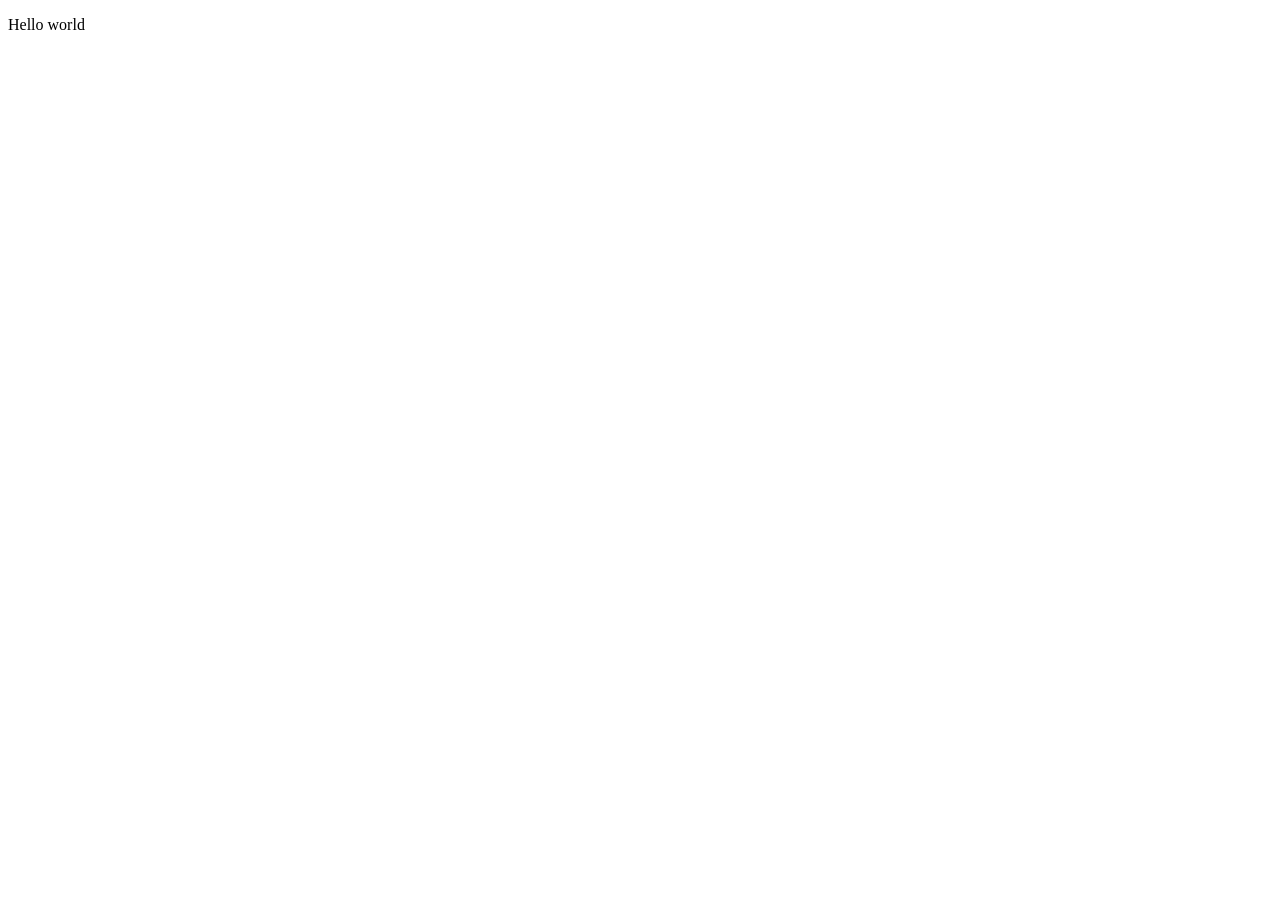
==== index.html @ ffcc8527 "Repo Initialize" ====
<!DOCTYPE html>
<html lang="en">
<head>
    <meta charset="UTF-8">
    <meta name="viewport" content="width=device-width, initial-scale=1.0">
    <title>Basic html and css</title>
</head>
<body>
    <p>Hello world</p>
</body>
</html>
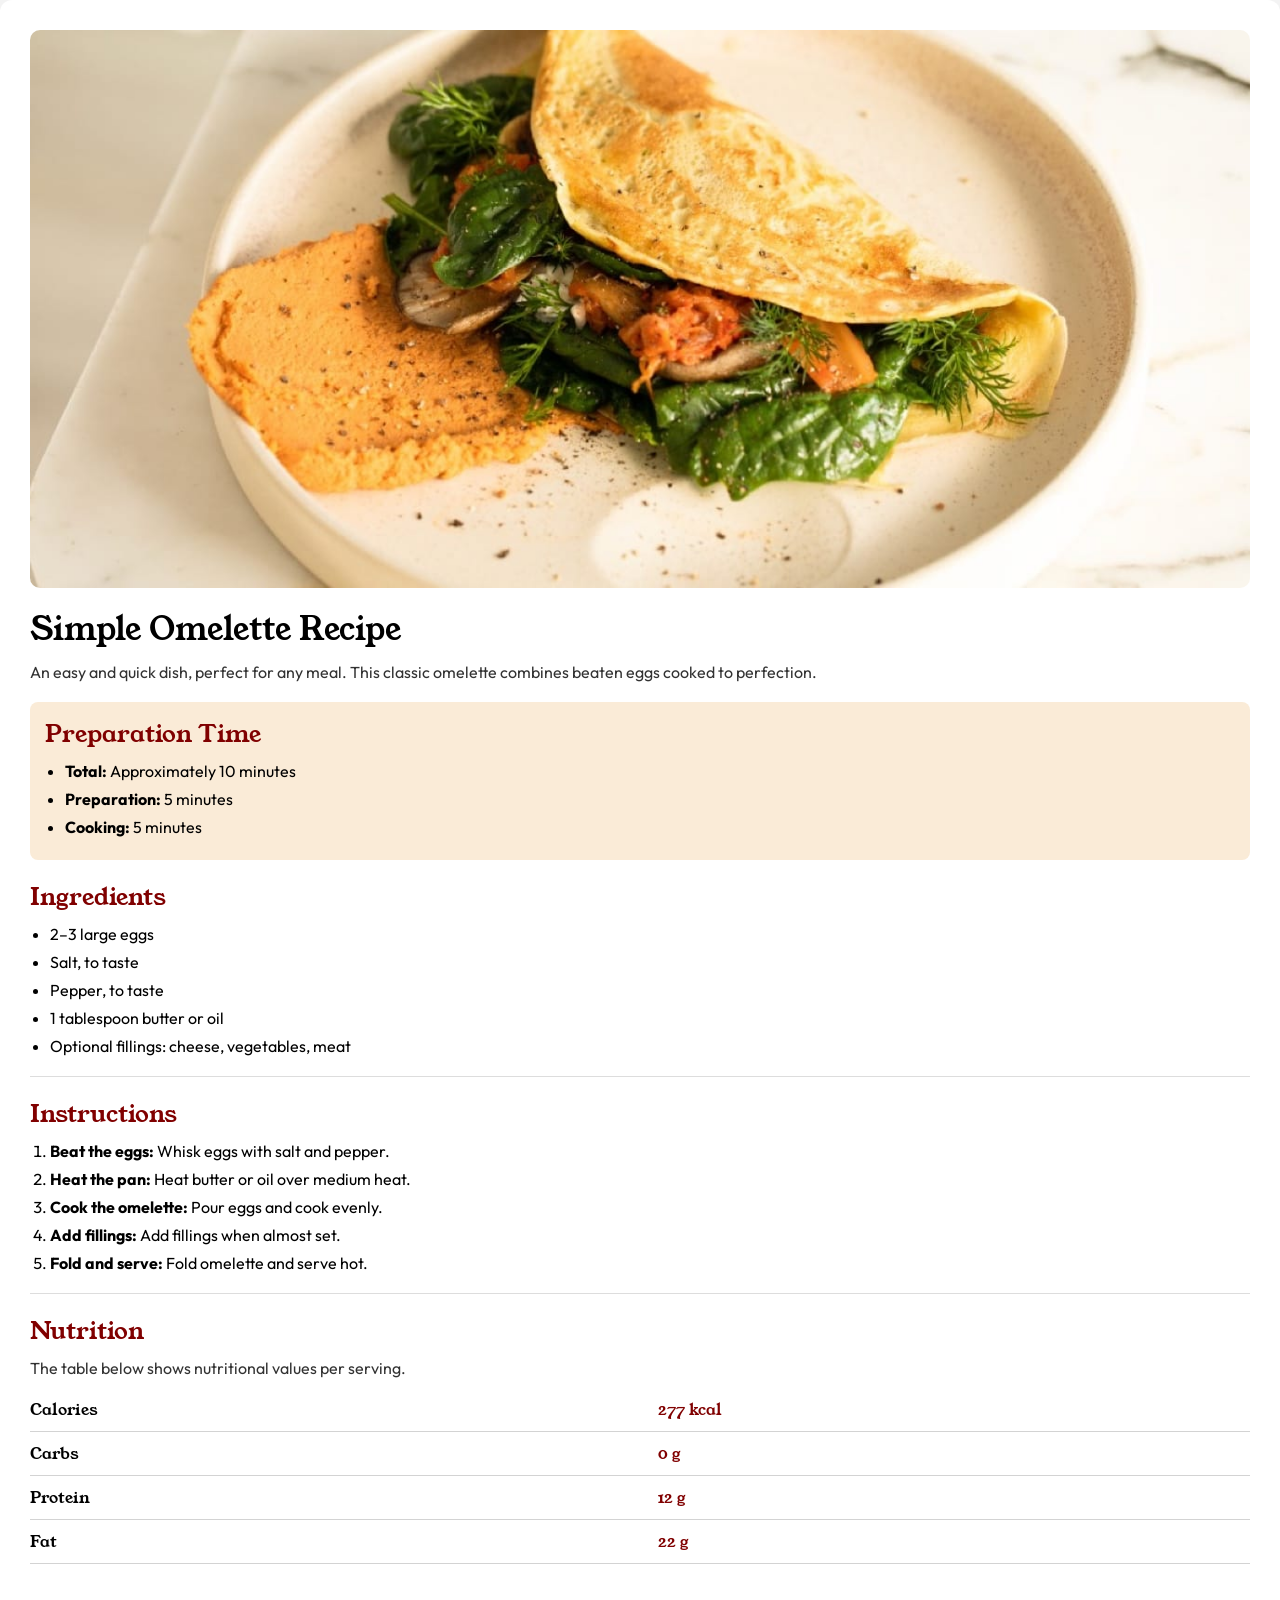
==== commit b26b7ac7: "task completed" ====
--- a/index.html
+++ b/index.html
@@ -1,11 +1,93 @@
 <!DOCTYPE html>
 <html lang="en">
+
 <head>
     <meta charset="UTF-8">
     <meta name="viewport" content="width=device-width, initial-scale=1.0">
-    <title>Basic html and css</title>
+    <title>Simple Omelette Recipe</title>
+    <link rel="stylesheet" href="index.css">
+    <link rel="preconnect" href="https://fonts.googleapis.com">
+    <link rel="preconnect" href="https://fonts.gstatic.com" crossorigin>
+    <link href="https://fonts.googleapis.com/css2?family=Young+Serif&display=swap" rel="stylesheet">
+    <link rel="preconnect" href="https://fonts.googleapis.com">
+    <link rel="preconnect" href="https://fonts.gstatic.com" crossorigin>
+    <link href="https://fonts.googleapis.com/css2?family=Outfit:wght@100..900&display=swap" rel="stylesheet">
 </head>
+
 <body>
-    <p>Hello world</p>
+
+    <div class="container">
+
+        <div class="sectionImg">
+            <img src="images/image-omelette.jpeg" alt="Omelette">
+            <h1>Simple Omelette Recipe</h1>
+            <p>
+                An easy and quick dish, perfect for any meal. This classic omelette combines
+                beaten eggs cooked to perfection.
+            </p>
+        </div>
+
+        <div class="section-two">
+            <h2>Preparation Time</h2>
+            <ul>
+                <li><span>Total:</span> Approximately 10 minutes</li>
+                <li><span>Preparation:</span> 5 minutes</li>
+                <li><span>Cooking:</span> 5 minutes</li>
+            </ul>
+        </div>
+
+        <div class="section-three">
+            <h2>Ingredients</h2>
+            <ul>
+                <li>2–3 large eggs</li>
+                <li>Salt, to taste</li>
+                <li>Pepper, to taste</li>
+                <li>1 tablespoon butter or oil</li>
+                <li>Optional fillings: cheese, vegetables, meat</li>
+            </ul>
+        </div>
+
+        <hr>
+
+        <div class="section-four">
+            <h2>Instructions</h2>
+            <ol>
+                <li><span>Beat the eggs:</span> Whisk eggs with salt and pepper.</li>
+                <li><span>Heat the pan:</span> Heat butter or oil over medium heat.</li>
+                <li><span>Cook the omelette:</span> Pour eggs and cook evenly.</li>
+                <li><span>Add fillings:</span> Add fillings when almost set.</li>
+                <li><span>Fold and serve:</span> Fold omelette and serve hot.</li>
+            </ol>
+        </div>
+
+        <hr>
+
+        <div class="section-five">
+            <h2>Nutrition</h2>
+            <p>The table below shows nutritional values per serving.</p>
+
+            <table>
+                <tr>
+                    <td>Calories</td>
+                    <th>277 kcal</th>
+                </tr>
+                <tr>
+                    <td>Carbs</td>
+                    <th>0 g</th>
+                </tr>
+                <tr>
+                    <td>Protein</td>
+                    <th>12 g</th>
+                </tr>
+                <tr>
+                    <td>Fat</td>
+                    <th>22 g</th>
+                </tr>
+            </table>
+        </div>
+
+    </div>
+
 </body>
+
 </html>
--- a/index.css
+++ b/index.css
@@ -0,0 +1,119 @@
+* {
+  margin: 0;
+  padding: 0;
+}
+
+h1,h2,h3,h4,h5,h6,td,th {
+  font-family: "Young Serif", serif;
+  font-weight: 400;
+  font-style: normal;
+}
+
+body {
+  background-color: #f3f3f3;
+  font-family: "Outfit", sans-serif;
+  font-weight: 400;
+  font-style: normal;
+}
+
+.container {
+  max-width: 100%;
+  background-color: white;
+  border-radius: 12px;
+  padding: 30px;
+}
+
+.sectionImg img {
+  width: 100%;
+  border-radius: 10px;
+}
+
+h1 {
+  margin-top: 15px;
+  font-weight: 25px;
+
+}
+
+p {
+  margin-top: 10px;
+  opacity: 0.8;
+}
+
+.section-two {
+  background-color: antiquewhite;
+  padding: 15px;
+  margin: 20px 0;
+  border-radius: 8px;
+}
+
+h2 {
+  color: maroon;
+  margin-bottom: 10px;
+}
+
+ul,ol {
+  padding-left: 20px;
+}
+
+li {
+  margin-bottom: 8px;
+}
+
+span {
+  font-weight: bold;
+}
+
+.section-three,
+.section-four,
+.section-five {
+  margin: 20px 0;
+}
+
+hr {
+  border: none;
+  border-bottom: 1px solid #ddd;
+  margin: 20px 0;
+}
+
+table {
+  width: 100%;
+  border-collapse: collapse;
+  margin-top: 10px;
+}
+
+tr {
+  border-bottom: 1px solid lightgrey;
+}
+
+td,th {
+  padding: 10px 0;
+  text-align: start;
+}
+
+th {
+  color: maroon;
+  text-align: start;
+}
+
+@media (max-width: 600px) {
+  .container {
+    margin: 0;
+    border-radius: 0;
+  }
+
+  h1 {
+    font-size: 22px;
+  }
+
+  h2 {
+    font-size: 18px;
+  }
+
+  p,li {
+    font-size: 14px;
+  }
+
+  th {
+    text-align: center;
+  }
+}
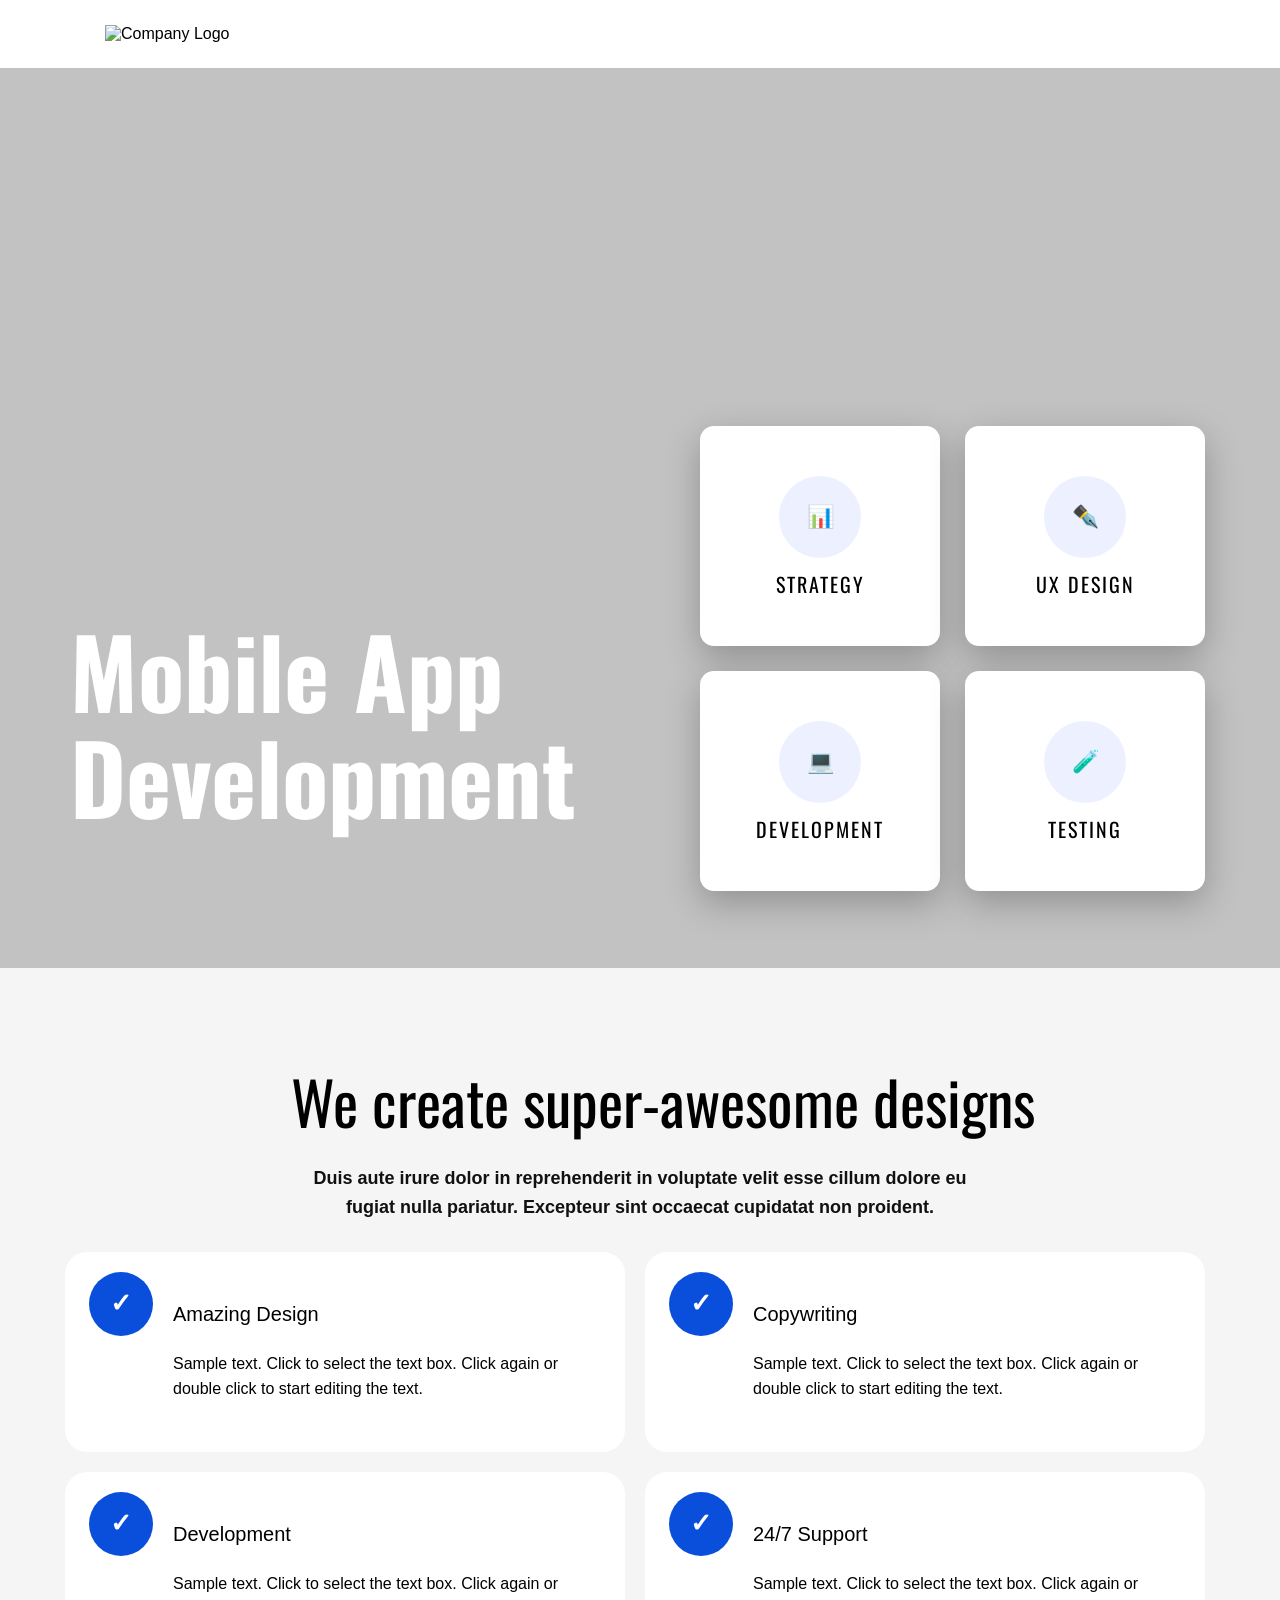
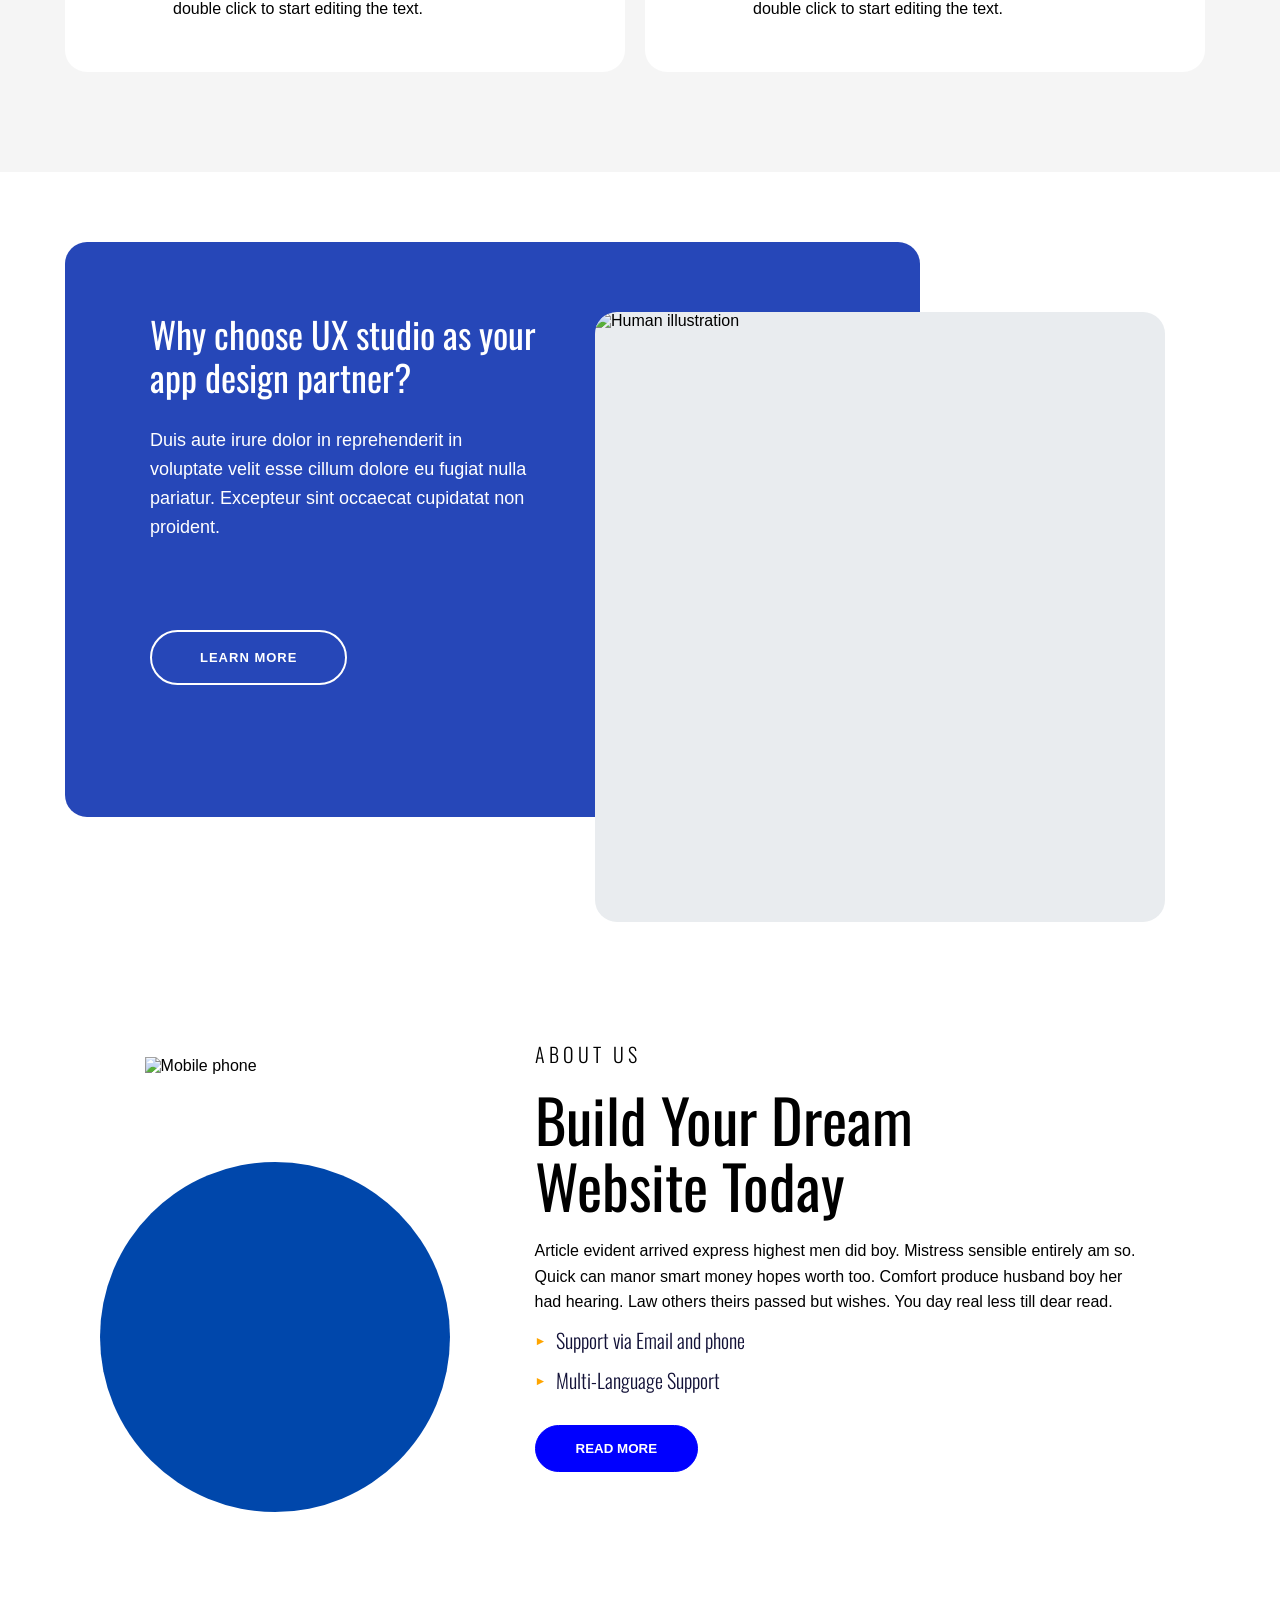
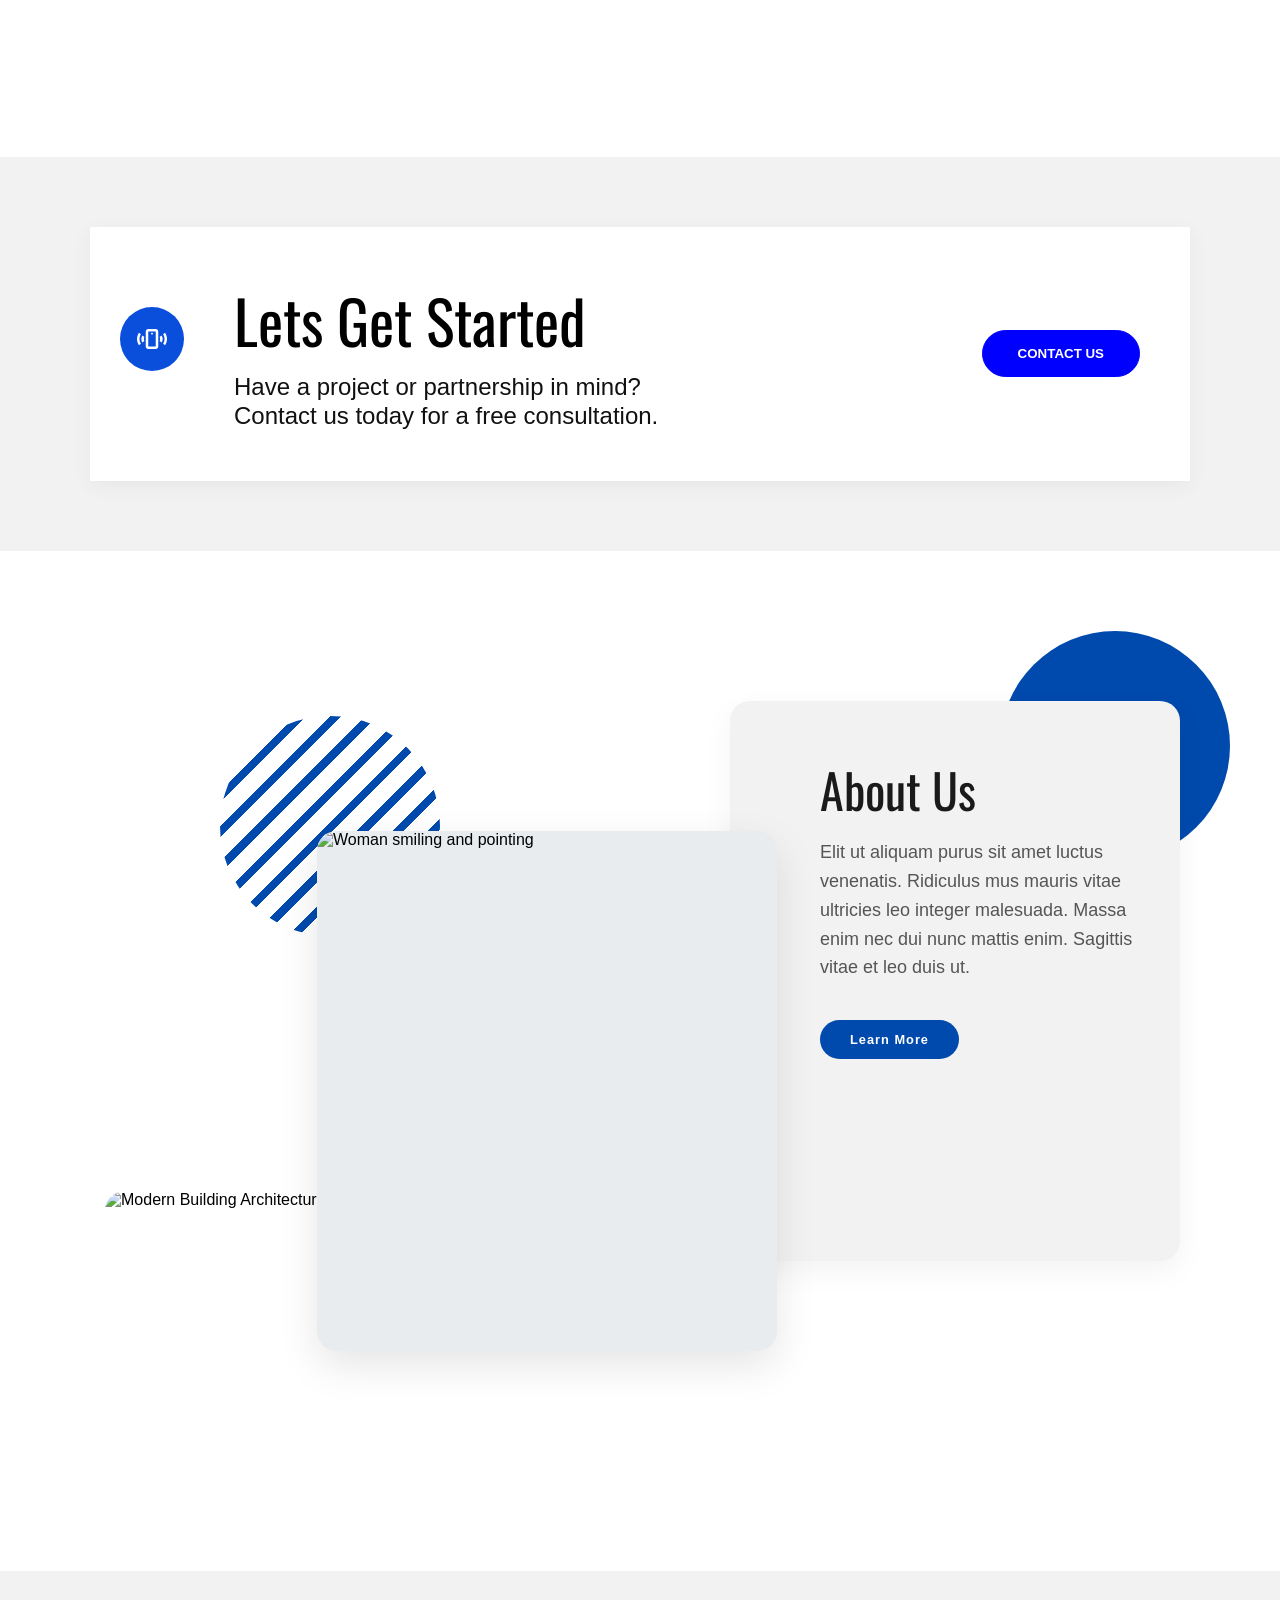
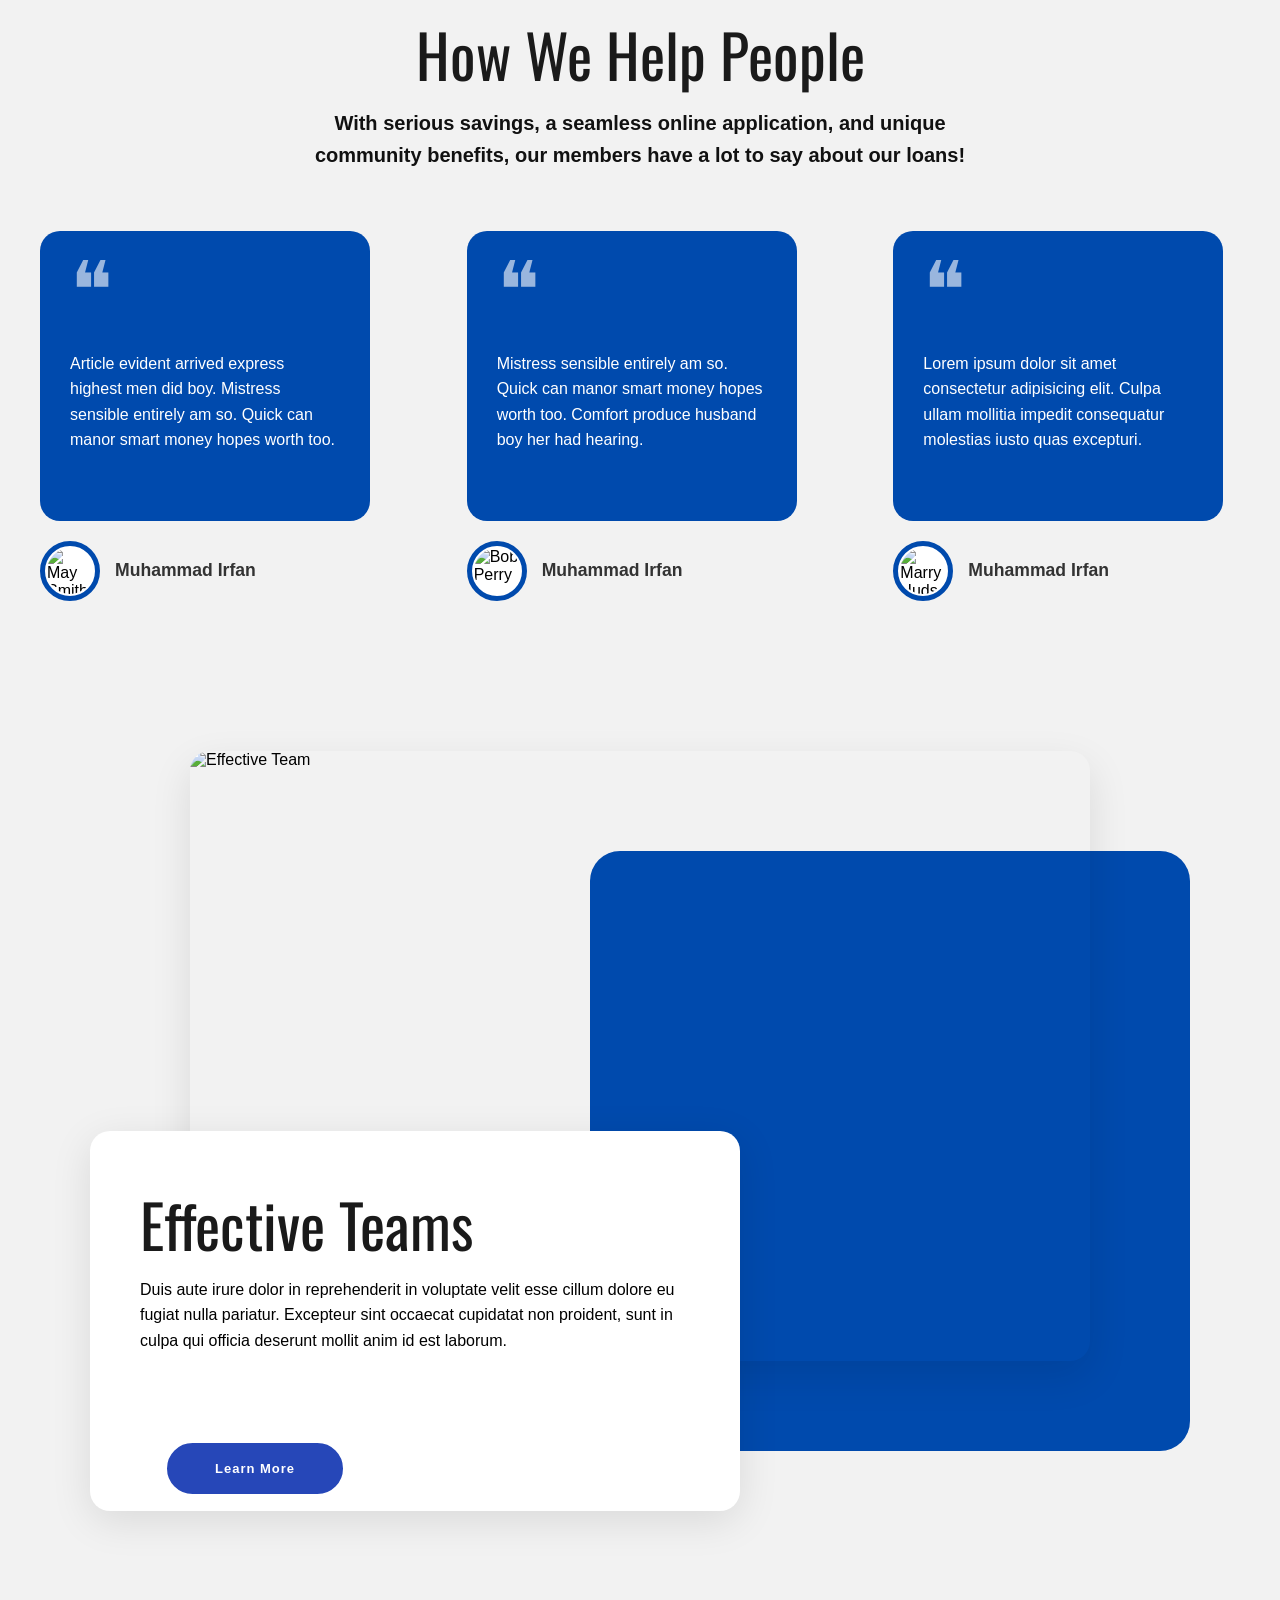
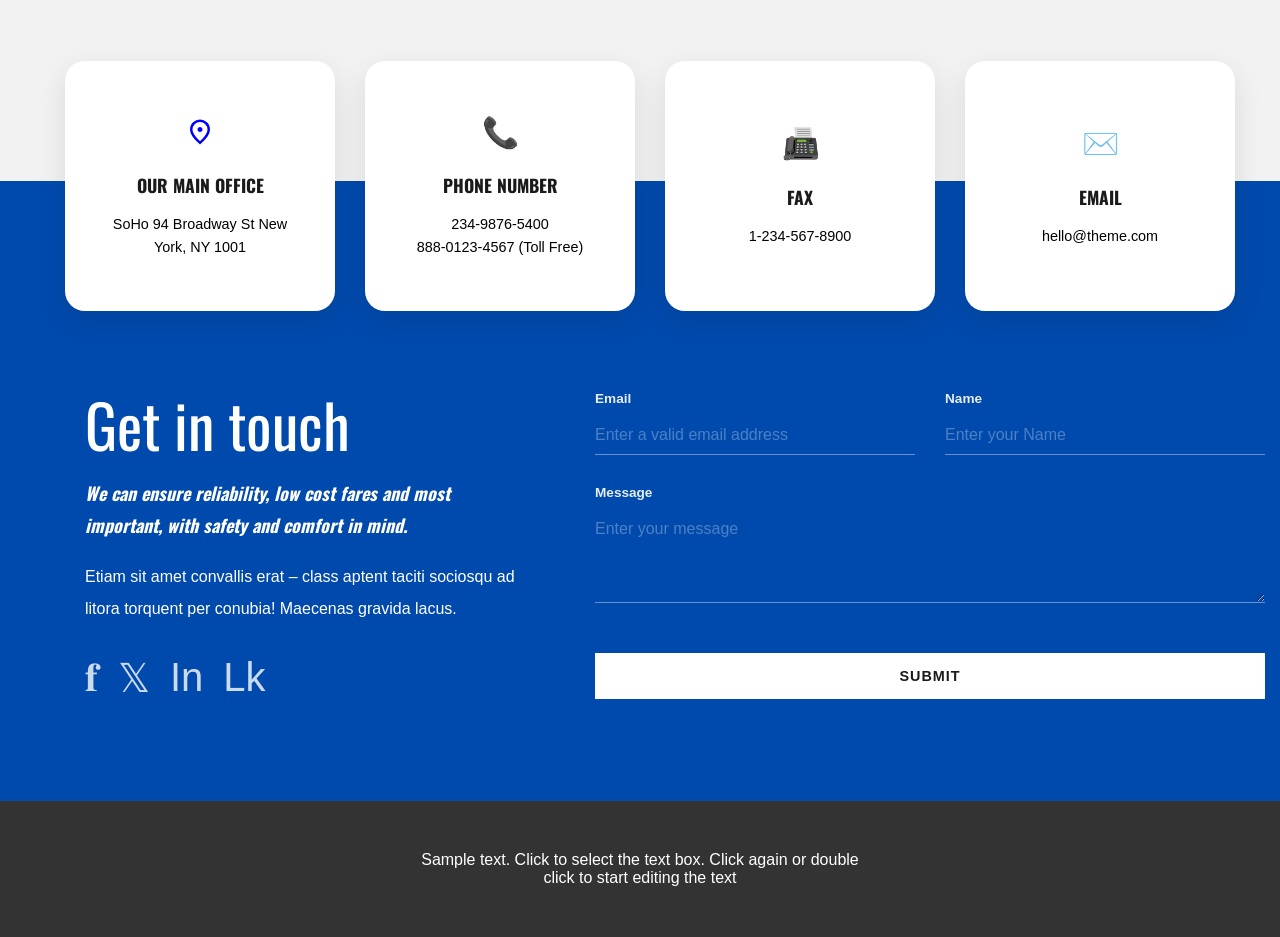
==== commit 98920edd: "Add files via upload" ====
--- a/index.html
+++ b/index.html
@@ -1,93 +1,338 @@
-<!DOCTYPE html>
-<html lang="en">
-
-<head>
-    <meta charset="UTF-8">
-    <meta name="viewport" content="width=device-width, initial-scale=1.0">
-    <title>Simple Omelette Recipe</title>
-    <link rel="stylesheet" href="index.css">
-    <link rel="preconnect" href="https://fonts.googleapis.com">
-    <link rel="preconnect" href="https://fonts.gstatic.com" crossorigin>
-    <link href="https://fonts.googleapis.com/css2?family=Young+Serif&display=swap" rel="stylesheet">
-    <link rel="preconnect" href="https://fonts.googleapis.com">
-    <link rel="preconnect" href="https://fonts.gstatic.com" crossorigin>
-    <link href="https://fonts.googleapis.com/css2?family=Outfit:wght@100..900&display=swap" rel="stylesheet">
-</head>
-
-<body>
-
-    <div class="container">
-
-        <div class="sectionImg">
-            <img src="images/image-omelette.jpeg" alt="Omelette">
-            <h1>Simple Omelette Recipe</h1>
-            <p>
-                An easy and quick dish, perfect for any meal. This classic omelette combines
-                beaten eggs cooked to perfection.
-            </p>
-        </div>
-
-        <div class="section-two">
-            <h2>Preparation Time</h2>
-            <ul>
-                <li><span>Total:</span> Approximately 10 minutes</li>
-                <li><span>Preparation:</span> 5 minutes</li>
-                <li><span>Cooking:</span> 5 minutes</li>
-            </ul>
-        </div>
-
-        <div class="section-three">
-            <h2>Ingredients</h2>
-            <ul>
-                <li>2–3 large eggs</li>
-                <li>Salt, to taste</li>
-                <li>Pepper, to taste</li>
-                <li>1 tablespoon butter or oil</li>
-                <li>Optional fillings: cheese, vegetables, meat</li>
-            </ul>
-        </div>
-
-        <hr>
-
-        <div class="section-four">
-            <h2>Instructions</h2>
-            <ol>
-                <li><span>Beat the eggs:</span> Whisk eggs with salt and pepper.</li>
-                <li><span>Heat the pan:</span> Heat butter or oil over medium heat.</li>
-                <li><span>Cook the omelette:</span> Pour eggs and cook evenly.</li>
-                <li><span>Add fillings:</span> Add fillings when almost set.</li>
-                <li><span>Fold and serve:</span> Fold omelette and serve hot.</li>
-            </ol>
-        </div>
-
-        <hr>
-
-        <div class="section-five">
-            <h2>Nutrition</h2>
-            <p>The table below shows nutritional values per serving.</p>
-
-            <table>
-                <tr>
-                    <td>Calories</td>
-                    <th>277 kcal</th>
-                </tr>
-                <tr>
-                    <td>Carbs</td>
-                    <th>0 g</th>
-                </tr>
-                <tr>
-                    <td>Protein</td>
-                    <th>12 g</th>
-                </tr>
-                <tr>
-                    <td>Fat</td>
-                    <th>22 g</th>
-                </tr>
-            </table>
-        </div>
-
-    </div>
-
-</body>
-
+<!DOCTYPE html>
+<html lang="en">
+
+<head>
+    <meta charset="UTF-8">
+    <meta name="viewport" content="width=device-width, initial-scale=1.0">
+    <title>Mobile App Development</title>
+    <link rel="stylesheet" href="style.css">
+    <link rel="preconnect" href="https://fonts.googleapis.com">
+    <link rel="preconnect" href="https://fonts.gstatic.com" crossorigin>
+    <link href="https://fonts.googleapis.com/css2?family=Oswald:wght@200..700&display=swap" rel="stylesheet">
+</head>
+
+<body>
+    <header >
+        <div class="layout">
+            <img src="images/default-logo.png" alt="Company Logo">
+        </div>
+    </header>
+
+    <!--First Section-->
+    <section class="hero-section">
+        <div class=></div>
+
+        <div class="layout sec-container">
+            <h1>
+                Mobile App<br>
+                Development
+            </h1>
+
+            <div class="sec-right">
+                <div class="feature-card">
+                    <div class="feature-icon">📊</div>
+                    <p class="feature-title">STRATEGY</p>
+                </div>
+                <div class="feature-card">
+                    <div class="feature-icon">✒️</div>
+                    <p class="feature-title">UX DESIGN</p>
+                </div>
+                <div class="feature-card">
+                    <div class="feature-icon">💻</div>
+                    <p class="feature-title">DEVELOPMENT</p>
+                </div>
+                <div class="feature-card">
+                    <div class="feature-icon">🧪</div>
+                    <p class="feature-title">TESTING</p>
+                </div>
+            </div>
+        </div>
+    </section>
+
+    <!--Second Section-->
+
+    <section class="services-section">
+        <div class="layout">
+            <div class="section-header">
+                <h2>We create super-awesome designs</h2>
+                <p>
+                    Duis aute irure dolor in reprehenderit in voluptate velit esse cillum dolore eu <br>
+                    fugiat nulla pariatur. Excepteur sint occaecat cupidatat non proident.
+                </p>
+            </div>
+
+            <div class="services-grid">
+                <div class="service-card">
+                    <div class="service-icon">✓</div>
+                    <div class="service-content">
+                        <h3>Amazing Design</h3>
+                        <p>Sample text. Click to select the text box. Click again or double click to start editing the text.</p>
+                    </div>
+                </div>
+                <div class="service-card">
+                    <div class="service-icon">✓</div>
+                    <div class="service-content">
+                        <h3>Copywriting</h3>
+                        <p>Sample text. Click to select the text box. Click again or double click to start editing the text.</p>
+                    </div>
+                </div>
+                <div class="service-card">
+                    <div class="service-icon">✓</div>
+                    <div class="service-content">
+                        <h3>Development</h3>
+                        <p>Sample text. Click to select the text box. Click again or double click to start editing the text.</p>
+                    </div>
+                </div>
+                <div class="service-card">
+                    <div class="service-icon">✓</div>
+                    <div class="service-content">
+                        <h3>24/7 Support</h3>
+                        <p>Sample text. Click to select the text box. Click again or double click to start editing the text.</p>
+                    </div>
+                </div>
+            </div>
+        </div>
+    </section>
+
+    <!--Third Section-->
+
+    <section class="design-section">
+        <div class="layout design-container">
+            <div class="design-left">
+                <h2>Why choose UX studio as your <br> app design partner?</h2>
+                <p>
+                    Duis aute irure dolor in reprehenderit in <br> voluptate velit esse cillum dolore eu
+                    fugiat nulla <br> pariatur. Excepteur sint occaecat cupidatat non <br> proident.
+                </p>
+                <a href="#" class="design-btn">LEARN MORE</a>
+            </div>
+            <div class="design-right">
+                <img src="images/Human.jpg" alt="Human illustration">
+            </div>
+        </div>
+    </section>
+
+    <!--Fourth Section-->
+
+    <section class="mobile-container">
+        <div class="layout mobile-flex">
+            <div class="mobile-left">
+                <img src="images/phone-2-min.png" alt="Mobile phone">
+            </div>
+
+            <div class="mobile-right">
+                <h3>ABOUT US</h3>
+                <h1>Build Your Dream <br> Website Today</h1>
+                <p>
+                    Article evident arrived express highest men did boy. Mistress sensible entirely am so. <br> Quick
+                    can manor smart money hopes worth too. Comfort produce husband boy her <br> had hearing. Law others theirs passed but wishes. You day real less till dear read.
+                </p>
+
+                <h4><span>►</span> Support via Email and phone</h4>
+                <h4><span>►</span> Multi-Language Support</h4>
+
+                <button class="mobile-btn">READ MORE</button>
+            </div>
+        </div>
+    </section>
+
+    <!--Fifth Section-->
+
+    <section class="contact-section">
+        <div class="service-icon">
+            <svg xmlns="http://www.w3.org/2000/svg" height="30px" viewBox="0 -960 960 960" width="30px" fill="#fff">
+                <path
+                    d="M480-620q13 0 21.5-9t8.5-21q0-13-8.5-21.5T480-680q-12 0-21 8.5t-9 21.5q0 12 9 21t21 9ZM172-365q-15-26-23.5-54.5T140-480q0-32 8.5-60.5T172-595l64 50q-8 15-12 31t-4 34q0 18 4 34t12 31l-64 50ZM62-279q-29-44-45.5-94.5T0-480q0-56 16.5-106.5T62-681l63 50q-21 33-33 71t-12 80q0 42 12 80.5t33 71.5l-63 49Zm298 119q-33 0-56.5-23.5T280-240v-480q0-33 23.5-56.5T360-800h240q33 0 56.5 23.5T680-720v480q0 33-23.5 56.5T600-160H360Zm0-80h240v-480H360v480Zm427-125-64-50q8-15 12.5-31t4.5-34q0-18-4.5-34T723-545l64-50q15 26 24 54.5t9 60.5q0 32-9 60.5T787-365Zm111 85-63-49q21-33 33-71t12-80q0-42-12-80.5T835-632l63-49q29 43 45.5 93.5T960-481q0 56-16.5 106.5T898-280Zm-538 40v-480 480Z" />
+            </svg>
+        </div>
+
+        <div class="contact-content">
+            <h1>Lets Get Started</h1>
+            <p>
+                Have a project or partnership in mind? <br>
+                Contact us today for a free consultation.
+            </p>
+        </div>
+
+        <button>CONTACT US</button>
+    </section>
+
+    <!--Sixth Section-->
+
+    <section class="about-section">
+        <div class="about-container">
+            <div class="blue-stripes"></div>
+            <div class="blue-circle"></div>
+
+            <div class="img-secondary-office">
+                <img src="images/house.jpg" alt="Modern Building Architecture">
+            </div>
+
+            <div class="about-content">
+                <h2>About Us</h2>
+                <p>
+                    Elit ut aliquam purus sit amet luctus venenatis. Ridiculus mus mauris vitae ultricies leo integer
+                    malesuada. Massa enim nec dui nunc mattis enim. Sagittis vitae et leo duis ut.
+                </p>
+                <a href="#" class="about-btn">Learn More</a>
+            </div>
+
+            <div class="img-main">
+                <img src="images/women.jpg" alt="Woman smiling and pointing">
+            </div>
+        </div>
+    </section>
+
+    <!--Seventh Section-->
+
+    <section class="section-people">
+        <div class="layout">
+            <div class="people-header">
+                <h1>How We Help People</h1>
+                <p>With serious savings, a seamless online application, and unique <br> community benefits, our members have
+                    a lot to say about our loans!</p>
+            </div>
+
+            <div class="people-grid">
+                <div class="people-col">
+                    <div class="people-card">
+                        <span class="quote-icon">❝</span>
+                        <p>Article evident arrived express highest men did boy. Mistress sensible entirely am so. Quick
+                            can manor smart money hopes worth too.</p>
+                    </div>
+                    <div class="user-profile">
+                        <img src="My photos/WhatsApp Image 2025-10-13 at 2.42.48 PM.jpeg" alt="May Smith">
+                        <span>Muhammad Irfan</span>
+                    </div>
+                </div>
+
+                <div class="people-col">
+                    <div class="people-card">
+                        <span class="quote-icon">❝</span>
+                        <p>Mistress sensible entirely am so. Quick can manor smart money hopes worth too. Comfort
+                            produce husband boy her had hearing.</p>
+                    </div>
+                    <div class="user-profile">
+                        <img src="My Photos/irfan.png.jpeg" alt="Bob Perry">
+                        <span>Muhammad Irfan</span>
+                    </div>
+                </div>
+
+                <div class="people-col">
+                    <div class="people-card">
+                        <span class="quote-icon">❝</span>
+                        <p>Lorem ipsum dolor sit amet consectetur adipisicing elit. Culpa ullam mollitia impedit
+                            consequatur molestias iusto quas excepturi.</p>
+                    </div>
+                    <div class="user-profile">
+                        <img src="My Photos/WhatsApp Image 2025-10-13 at 2.42.46 PM.jpeg" alt="Marry Hudson">
+                        <span>Muhammad Irfan</span>
+                    </div>
+                </div>
+            </div>
+        </div>
+    </section>
+
+    <!--Eighth Section-->
+
+    <section class="teams-section">
+        <div class="teams-container">
+            <div class="teams-blue-bg"></div>
+
+            <div class="teams-image">
+                <img src="images/team.jpg"
+                    alt="Effective Team">
+            </div>
+
+            <div class="teams-content">
+                <h2>Effective Teams</h2>
+                <p>
+                    Duis aute irure dolor in reprehenderit in voluptate velit esse cillum dolore
+                    eu fugiat nulla pariatur. Excepteur sint occaecat cupidatat non proident,
+                    sunt in culpa qui officia deserunt mollit anim id est laborum.
+                </p>
+                <a href="#" class="design-btn">Learn More</a>
+            </div>
+        </div>
+    </section>
+
+    <!--Ninth Section-->
+
+    <section class="contact-overlap-section">
+        <div class="layout">
+
+            <div class="contact-cards-grid">
+                <div class="contact-info-card">
+                    <div class="contact-info-icon"><svg xmlns="http://www.w3.org/2000/svg" height="30"
+                            viewBox="0 -960 960 960" width="30" fill="currentColor">
+                            <path
+                                d="M480-480q33 0 56.5-23.5T560-560q0-33-23.5-56.5T480-640q-33 0-56.5 23.5T400-560q0 33 23.5 56.5T480-480Zm0 294q122-112 181-203.5T720-552q0-109-69.5-178.5T480-800q-101 0-170.5 69.5T240-552q0 71 59 162.5T480-186Zm0 106Q319-217 239.5-334.5T160-552q0-150 96.5-239T480-880q127 0 223.5 89T800-552q0 100-79.5 217.5T480-80Zm0-480Z" />
+                        </svg></div>
+                    <h4>Our Main Office</h4>
+                    <p>SoHo 94 Broadway St New<br>York, NY 1001</p>
+                </div>
+                <div class="contact-info-card">
+                    <div class="contact-info-icon">📞</div>
+                    <h4>Phone Number</h4>
+                    <p>234-9876-5400<br>888-0123-4567 (Toll Free)</p>
+                </div>
+                <div class="contact-info-card">
+                    <div class="contact-info-icon">📠</div>
+                    <h4>Fax</h4>
+                    <p>1-234-567-8900</p>
+                </div>
+                <div class="contact-info-card">
+                    <div class="contact-info-icon">✉️</div>
+                    <h4>Email</h4>
+                    <p><a href="mailto:hello@theme.com">hello@theme.com</a></p>
+                </div>
+            </div>
+
+            <div class="contact-main-row">
+                <div class="contact-text-col">
+                    <h2>Get in touch</h2>
+                    <h5>We can ensure reliability, low cost fares and most important, with safety and comfort in mind.
+                    </h5>
+                    <p>Etiam sit amet convallis erat – class aptent taciti sociosqu ad litora torquent per conubia!
+                        Maecenas gravida lacus.</p>
+
+                    <div class="contact-socials">
+                        <a href="#" class="contact-social-icon">𝐟</a>
+                        <a href="#" class="contact-social-icon">𝕏</a>
+                        <a href="#" class="contact-social-icon">In</a>
+                        <a href="#" class="contact-social-icon">Lk</a>
+                    </div>
+                </div>
+
+                <div class="contact-form-col">
+                    <form action="#">
+                        <div class="form-row">
+                            <div class="form-group">
+                                <label>Email</label>
+                                <input type="email" placeholder="Enter a valid email address">
+                            </div>
+                            <div class="form-group">
+                                <label>Name</label>
+                                <input type="text" placeholder="Enter your Name">
+                            </div>
+                        </div>
+
+                        <div class="form-group" style="margin-bottom: 30px;">
+                            <label>Message</label>
+                            <textarea rows="4" placeholder="Enter your message"></textarea>
+                        </div>
+
+                        <button type="submit" class="form-btn">SUBMIT</button>
+                    </form>
+                </div>
+            </div>
+        </div>
+    </section>
+
+    <!--Footer Section-->
+
+    <footer>
+        <p>Sample text. Click to select the text box. Click again or double <br> click to start editing the text</p>
+    </footer>
+</body>
 </html>
--- a/style.css
+++ b/style.css
@@ -0,0 +1,1251 @@
+:root {
+  --primary-blue: #004aad;
+  --light-gray-bg: #f0f2f5;
+  --text-dark: #1a1a1a;
+  --text-gray: #555555;
+}
+
+* {
+  margin: 0;
+  padding: 0;
+  box-sizing: border-box;
+}
+
+body {
+  background-color: #f2f2f2;
+  color: #000;
+  font-family: "Open Sans", sans-serif;
+  overflow-x: hidden;
+}
+
+h1,
+h2,
+h3,
+h4,
+h5,
+h6 {
+  font-family: "Oswald", sans-serif;
+}
+
+header .layout {
+  display: flex;
+  align-items: center;
+  background-color: white;
+  width: 100%;
+  padding: 10px;
+}
+
+header img {
+  padding: 15px;
+  margin-left: 80px;
+  max-height: 64px;
+}
+
+.layout {
+  width: 1250px;
+  margin: 0 auto;
+  max-width: 100%;
+}
+
+/*First Section*/
+.hero-section {
+  min-height: 100vh;
+  background-image:
+    linear-gradient(rgba(0, 0, 0, 0.2), rgba(0, 0, 0, 0.2)),
+    url("images/jtjtjtjuy-min.jpg");
+  background-size: cover;
+  background-position: center;
+  position: relative;
+  display: flex;
+  align-items: center;
+  overflow: hidden;
+}
+
+.sec-overlay {
+  position: absolute;
+  z-index: 1;
+}
+
+.sec-container {
+  z-index: 2;
+  display: flex;
+  justify-content: space-between;
+  align-items: center;
+  width: 1200px;
+  margin: 80px auto;
+  padding: 30px;
+}
+
+.sec-container h1 {
+  font-size: 96px;
+  font-weight: 700;
+  color: RGB(255, 255, 255);
+  max-width: 500px;
+  line-height: 105.6px;
+  margin: 410px 570px 0px 0px;
+}
+
+.sec-right {
+  display: grid;
+  grid-template-columns: repeat(2, 240px);
+  position: absolute;
+  gap: 25px;
+  margin: 280px 0 0 630px;
+}
+
+.feature-card {
+  background-color: #fff;
+  border-radius: 14px;
+  padding: 50px;
+  text-align: center;
+  box-shadow: 0 12px 35px rgba(0, 0, 0, 0.25);
+}
+
+.feature-icon {
+  width: 82px;
+  height: 82px;
+  margin: 0 auto 14px;
+  background-color: #edf1ff;
+  color: #1a5cff;
+  border-radius: 50%;
+  display: flex;
+  align-items: center;
+  justify-content: center;
+  font-size: 22px;
+}
+
+.feature-title {
+  font-size: 20px;
+  font-family: "Oswald", sans-serif;
+  font-weight: 400;
+  letter-spacing: 2px;
+  line-height: 24px;
+}
+
+/*Section two*/
+.services-section {
+  padding: 100px 0;
+  background-color: #f5f5f5;
+}
+
+.section-header {
+  max-width: 100%;
+  text-align: center;
+}
+
+.section-header h2 {
+  font-size: 60px;
+  font-weight: 400;
+  line-height: 66px;
+  margin: 0 73px 30px 119px;
+}
+
+.section-header p {
+  font-size: 18px;
+  line-height: 28.8px;
+  color: RGB(17, 17, 17);
+  text-align: center;
+  font-weight: 600;
+  text-align: center;
+  padding-bottom: 30px;
+}
+
+.services-grid {
+  display: grid;
+  grid-template-columns: repeat(2, 560px);
+  gap: 20px;
+  padding-left: 50px;
+}
+
+.service-card {
+  background-color: #fff;
+  border-radius: 22px;
+  padding: 50px 44px;
+  display: flex;
+  gap: 20px;
+}
+
+.service-icon {
+  min-width: 64px;
+  height: 64px;
+  border-radius: 50%;
+  background-color: #0a4fdc;
+  color: #fff;
+  font-size: 26px;
+  font-weight: 800;
+  display: flex;
+  align-items: center;
+  justify-content: center;
+  margin: -30px 0 0 -20px;
+}
+
+.service-content h3 {
+  font-size: 20px;
+  line-height: 24px;
+  font-weight: 400;
+  font-family: "Open Sans", sans-serif;
+  text-align: left;
+}
+
+.service-content p {
+  font-size: 16px;
+  line-height: 1.6;
+  margin: 25px 0px 0px 0;
+  font-weight: 400;
+  text-align: left;
+}
+
+/*Section three*/
+
+.design-section {
+  padding-top: 70px;
+  background-color: #ffffff;
+}
+
+.design-container {
+  padding-left: 50px;
+  position: relative;
+  min-height: 500px;
+}
+
+.design-left {
+  background-color: #2647b8;
+  color: #fff;
+  padding: 70px 60px;
+  border-radius: 22px;
+  width: 855px;
+  height: 575px;
+}
+
+.design-left h2 {
+  font-size: 36px;
+  font-weight: 400;
+  line-height: 43.2px;
+  margin-left: 25px;
+}
+
+.design-left p {
+  font-size: 18px;
+  line-height: 28.8px;
+  margin: 28px 0px 0px 25px;
+}
+
+.design-btn {
+  display: inline-block;
+  padding: 18px 48px;
+  background-color: #2647b8;
+  border: 2px solid #fff;
+  border-radius: 30px;
+  color: #fff;
+  text-decoration: none;
+  font-size: 13px;
+  font-weight: 700;
+  letter-spacing: 1px;
+  margin: 88px 219.094px 0px 25px;
+}
+
+.design-left a:hover {
+  background-color: white;
+  color: black;
+}
+
+.design-right img {
+  width: 570px;
+  height: 610px;
+  border-radius: 22px;
+  background-color: #e9ecef;
+  position: absolute;
+  right: 100px;
+  top: 70px;
+}
+
+/*Section Four*/
+
+.mobile-container {
+  padding: 200px 0;
+  background-color: #ffffff;
+}
+
+.mobile-flex {
+  display: flex;
+  align-items: center;
+  justify-content: center;
+  gap: 40px;
+}
+
+.mobile-left {
+  position: relative;
+  display: flex;
+  justify-content: center;
+  align-items: center;
+}
+
+.mobile-left::before {
+  content: "";
+  position: absolute;
+  width: 350px;
+  height: 350px;
+  background-color: #0047ab;
+  border-radius: 50%;
+  top: 320px;
+  left: 130px;
+  transform: translate(-50%, -50%);
+}
+
+.mobile-left img {
+  width: 280px;
+  height: 500px;
+  position: relative;
+  margin-right: 70px;
+  margin-top: 40px;
+  z-index: 1;
+}
+
+.mobile-right {
+  margin-bottom: 60px;
+  max-width: 800px;
+}
+
+.mobile-right h3 {
+  font-size: 20px;
+  font-weight: 300;
+  text-align: start;
+  margin-bottom: 15px;
+  line-height: 24px;
+  letter-spacing: 4px;
+}
+
+.mobile-right h1 {
+  font-size: 60px;
+  font-weight: 400;
+  margin-bottom: 15px;
+  line-height: 66px;
+  margin: 20px 89px 0px 0;
+}
+
+.mobile-right p {
+  margin-bottom: 16px;
+  line-height: 25.6px;
+  margin: 20px 0px 0px 0;
+}
+
+.mobile-right h4 {
+  font-weight: 300;
+  color: #121137;
+  margin-top: 10px;
+  font-size: 20px;
+  display: flex;
+  align-items: center;
+}
+
+.mobile-right span {
+  color: orange;
+  font-size: 12px;
+  margin-right: 10px;
+}
+
+.mobile-btn {
+  display: inline-block;
+  background-color: blue;
+  border: 1px solid blue;
+  padding: 15px 40px;
+  border-radius: 30px;
+  margin-top: 30px;
+  color: white;
+  font-weight: bold;
+}
+
+.mobile-btn:hover {
+  background-color: #000;
+  border-color: #000;
+  cursor: pointer;
+}
+
+/*Section Five*/
+
+.contact-section {
+  display: flex;
+  align-items: center;
+  justify-content: space-between;
+  padding: 50px;
+  margin: 70px auto;
+  max-width: 1100px;
+  background-color: white;
+  box-shadow: 0 5px 20px rgba(0, 0, 0, 0.05);
+}
+
+.contact-content {
+  margin-left: 50px;
+  flex: 1;
+}
+
+.contact-content h1 {
+  margin: 0;
+  font-size: 60px;
+  line-height: 66px;
+  margin: 10px 0px 0px;
+  font-weight: 400;
+}
+
+.contact-content p {
+  margin: 20px 0px 0px;
+  font-size: 24px;
+  color: RGB(17, 17, 17);
+  line-height: 28.8px;
+  text-align: start;
+  font-weight: 400;
+}
+
+.contact-section button {
+  display: inline-block;
+  background-color: blue;
+  border: 1px solid blue;
+  padding: 15px 35px;
+  border-radius: 30px;
+  color: white;
+  font-weight: bold;
+  white-space: nowrap;
+  cursor: pointer;
+  margin-left: 20px;
+}
+
+.contact-section button:hover {
+  background-color: lightgray;
+  border: 1px lightgrey;
+  color: #333;
+}
+
+/*Section Six*/
+
+.about-section {
+  width: 1350px;
+  height: 1020px;
+  margin: 50px auto;
+  background-color: #fff;
+}
+
+.about-container {
+  position: relative;
+  width: 100%;
+  height: 100%;
+}
+
+.blue-stripes {
+  position: absolute;
+  top: 165px;
+  left: 220px;
+  width: 220px;
+  height: 220px;
+  border-radius: 50%;
+  z-index: 1;
+  background: repeating-linear-gradient(
+    -45deg,
+    var(--primary-blue),
+    var(--primary-blue) 8px,
+    transparent 8px,
+    transparent 25px
+  );
+}
+
+.blue-circle {
+  position: absolute;
+  top: 80px;
+  right: 120px;
+  width: 230px;
+  height: 230px;
+  border-radius: 50%;
+  background-color: var(--primary-blue);
+  z-index: 1;
+}
+
+.about-content {
+  position: absolute;
+  top: 150px;
+  right: 170px;
+  height: 560px;
+  width: 450px;
+  background-color: #f2f2f2;
+  padding: 60px 40px;
+  border-radius: 20px;
+  z-index: 2;
+  box-shadow: 0 10px 30px rgba(0, 0, 0, 0.05);
+}
+
+.about-content h2 {
+  font-size: 48px;
+  color: var(--text-dark);
+  margin-bottom: 20px;
+  padding-left: 50px;
+  font-weight: 400;
+  line-height: 57.6px;
+  text-align: left;
+}
+
+.about-content p {
+  font-size: 18px;
+  line-height: 28.8px;
+  color: var(--text-gray);
+  margin: 20px 0px 0px;
+  padding-left: 50px;
+}
+
+.about-btn {
+  display: inline-block;
+  background-color: var(--primary-blue);
+  color: white;
+  padding: 12px 30px;
+  border-radius: 50px;
+  text-decoration: none;
+  font-weight: 700;
+  font-size: 0.8rem;
+  letter-spacing: 1px;
+  margin: 38px 143.094px 0px 50px;
+}
+
+.about-btn:hover {
+  background-color: #000;
+}
+
+.img-main {
+  position: absolute;
+  top: 280px;
+  left: 317px;
+  width: 460px;
+  height: 520px;
+  background-color: #e9ecef;
+  border-radius: 20px;
+  overflow: hidden;
+  z-index: 3;
+  box-shadow: 0 15px 40px rgba(0, 0, 0, 0.1);
+}
+
+.img-main img {
+  width: 100%;
+  height: 100%;
+  object-fit: cover;
+  object-position: center top;
+}
+
+.img-secondary-office {
+  position: absolute;
+  bottom: 50px;
+  left: 105px;
+  width: 405px;
+  height: 330px;
+  border-radius: 20px;
+  overflow: hidden;
+  z-index: 2;
+}
+
+.img-secondary-office img {
+  width: 100%;
+  height: 100%;
+  object-fit: cover;
+}
+
+/*Section seven*/
+
+.section-people {
+  text-align: center;
+  width: 100%;
+}
+
+.people-header {
+  margin-bottom: 60px;
+}
+
+.people-header h1 {
+  font-family: "Oswald", sans-serif;
+  font-size: 60px;
+  color: #1a1a1a;
+  line-height: 66px;
+  font-weight: 400;
+}
+
+.people-header p {
+  font-size: 20px;
+  color: RGB(17, 17, 17);
+  line-height: 32px;
+  font-weight: 550;
+  text-align: center;
+  padding-top: 20px;
+}
+
+.people-grid {
+  display: grid;
+  grid-template-columns: repeat(3, 1fr);
+  gap: 30px;
+  text-align: left;
+}
+
+.people-col {
+  display: flex;
+  flex-direction: column;
+}
+
+.people-card {
+  background-color: var(--primary-blue);
+  color: white;
+  padding: 40px 30px;
+  border-radius: 20px;
+  position: relative;
+  height: 290px;
+  width: 330px;
+  left: 25px;
+}
+
+.quote-icon {
+  font-family: sans-serif;
+  font-size: 80px;
+  line-height: 0.5;
+  opacity: 0.6;
+  display: block;
+  margin-bottom: 20px;
+}
+
+.people-card p {
+  font-size: 16px;
+  line-height: 25.6px;
+  margin: 40px 0px 0px;
+  font-weight: 400;
+}
+
+.user-profile {
+  display: flex;
+  align-items: center;
+  gap: 15px;
+  padding-left: 15px;
+  margin-top: 20px;
+  margin-left: 10px;
+}
+
+.user-profile img {
+  width: 60px;
+  height: 60px;
+  border-radius: 50%;
+  object-fit: cover;
+  border: 5px solid var(--primary-blue);
+  padding: 2px;
+  background: white;
+}
+
+.user-profile span {
+  font-weight: 700;
+  color: #333;
+  font-size: 1.1rem;
+}
+
+/*Section eight*/
+
+.teams-section {
+  position: relative;
+  padding: 100px 0 280px 0;
+  overflow: hidden;
+  margin-top: 50px;
+}
+
+.teams-container {
+  position: relative;
+  width: 1200px;
+  max-width: 100%;
+  margin: 0 auto;
+  height: 600px;
+}
+
+.teams-blue-bg {
+  position: absolute;
+  top: 100px;
+  right: 50px;
+  width: 600px;
+  height: 600px;
+  background-color: var(--primary-blue);
+  border-radius: 30px;
+  z-index: 1;
+}
+
+.teams-image {
+  position: absolute;
+  top: 0;
+  right: 150px;
+  width: 900px;
+  height: 610px;
+  border-radius: 20px;
+  overflow: hidden;
+  z-index: 2;
+  box-shadow: 0 15px 40px rgba(0, 0, 0, 0.1);
+}
+
+.teams-image img {
+  width: 100%;
+  height: 100%;
+  object-fit: cover;
+  object-position: top;
+}
+
+.teams-content {
+  position: absolute;
+  bottom: 50px;
+  margin-top: 80px;
+  top: 300px;
+  left: 50px;
+  width: 650px;
+  height: 380px;
+  background-color: #fff;
+  padding: 60px 50px;
+  border-radius: 20px;
+  z-index: 3;
+  box-shadow: 0 10px 40px rgba(0, 0, 0, 0.1);
+}
+
+.teams-content h2 {
+  font-family: "Oswald", sans-serif;
+  font-size: 60px;
+  color: #1a1a1a;
+  line-height: 66px;
+  font-weight: 400;
+}
+
+.teams-content p {
+  font-size: 16px;
+  line-height: 1.6;
+  margin: 20px 0 0;
+}
+
+.teams-content small {
+  display: block;
+  margin-bottom: 20px;
+  color: #999;
+  font-size: 0.8rem;
+}
+
+/*Section 9*/
+.contact-overlap-section {
+  background-color: var(--primary-blue);
+  color: white;
+  padding-bottom: 100px;
+  margin-top: 150px;
+  position: relative;
+}
+
+.contact-cards-grid {
+  display: grid;
+  grid-template-columns: repeat(4, 1fr);
+  gap: 0;
+  transform: translateY(-120px);
+  margin-bottom: -60px;
+  margin-left: 50px;
+}
+
+.contact-info-card {
+  background-color: white;
+  width: 270px;
+  height: 250px;
+  color: #333;
+  padding: 40px 20px;
+  border-radius: 20px;
+  text-align: center;
+  box-shadow: 0 10px 30px rgba(0, 0, 0, 0.1);
+  display: flex;
+  flex-direction: column;
+  align-items: center;
+  justify-content: center;
+  min-height: 220px;
+}
+
+.contact-info-icon {
+  font-size: 30px;
+  color: blue;
+  margin-bottom: 20px;
+  height: 40px;
+  width: 40px;
+  display: flex;
+  align-items: center;
+  justify-content: center;
+}
+
+.contact-info-card h4 {
+  font-family: "Oswald", sans-serif;
+  font-size: 1.1rem;
+  font-weight: 700;
+  margin-bottom: 15px;
+  text-transform: uppercase;
+  color: #1a1a1a;
+}
+
+.contact-info-card p,
+.contact-info-card a {
+  font-size: 0.9rem;
+  color: black;
+  line-height: 1.6;
+  margin: 0;
+  text-decoration: none;
+}
+
+.contact-main-row {
+  display: flex;
+  justify-content: space-between;
+  gap: 80px;
+  padding-top: 20px;
+}
+
+.contact-text-col {
+  flex: 1;
+  max-width: 500px;
+}
+
+.contact-text-col h2 {
+  font-family: "Oswald", sans-serif;
+  font-size: 60px;
+  margin-bottom: 20px;
+  line-height: 66px;
+  margin-left: 70px;
+  font-weight: 400;
+}
+
+.contact-text-col h5 {
+  font-size: 18px;
+  margin-left: 70px;
+  font-weight: 700;
+  margin-bottom: 20px;
+  font-style: italic;
+  line-height: 32.4px;
+}
+
+.contact-text-col p {
+  margin-left: 70px;
+  font-size: 16px;
+  line-height: 32px;
+  margin-bottom: 30px;
+}
+
+.contact-socials {
+  display: flex;
+  gap: 20px;
+  margin-left: 70px;
+}
+
+.contact-social-icon {
+  font-size: 1.2rem;
+  color: white;
+  text-decoration: none;
+  opacity: 0.8;
+  font-size: 40px;  
+}
+
+.contact-social-icon:hover {
+  opacity: 1;
+}
+
+.contact-form-col {
+  flex: 1;
+}
+
+.form-row {
+  display: flex;
+  gap: 30px;
+  margin-bottom: 30px;
+}
+
+.form-group {
+  flex: 1;
+  display: flex;
+  flex-direction: column;
+}
+
+.form-group label {
+  font-size: 0.85rem;
+  font-weight: 700;
+  margin-bottom: 10px;
+  opacity: 0.9;
+}
+
+.form-group input,
+.form-group textarea {
+  background: transparent;
+  border: none;
+  border-bottom: 1px solid rgba(255, 255, 255, 0.4);
+  padding: 10px 0;
+  color: white;
+  font-family: "Open Sans", sans-serif;
+  font-size: 1rem;
+  outline: none;
+  transition: 0.3s;
+}
+
+.form-group input:focus,
+.form-group textarea:focus {
+  border-bottom-color: white;
+}
+
+::placeholder {
+  color: rgba(255, 255, 255, 0.3);
+}
+
+.form-btn {
+  width: 100%;
+  background-color: white;
+  color: #1a1a1a;
+  border: none;
+  padding: 15px;
+  font-weight: 700;
+  font-size: 0.9rem;
+  letter-spacing: 1px;
+  text-transform: uppercase;
+  cursor: pointer;
+  margin-top: 20px;
+  transition: 0.3s;
+}
+
+.form-btn:hover {
+  background-color: #f0f0f0;
+  color: var(--primary-blue);
+}
+
+footer {
+  background-color: #333;
+  color: white;
+  padding: 50px;
+  text-align: center;
+}
+
+/* RESPONSIVE*/
+
+html,
+body {
+  width: 100%;
+  max-width: 100%;
+  overflow-x: hidden;
+}
+
+/* TABLET*/
+
+
+@media (max-width: 992px) {
+  .layout,
+  .sec-container,
+  .teams-container,
+  .about-section {
+    width: 100%;
+    padding: 0 20px;
+  }
+
+  /* First Section */
+  .sec-right {
+    position: static !important;
+    margin: 40px auto 0 !important;
+    grid-template-columns: repeat(2, 1fr);
+    width: 100%;
+    gap: 20px;
+  }
+
+  .sec-container h1 {
+    margin: 0;
+    max-width: 100%;
+  }
+
+  /* SERVICES */
+  .services-grid {
+    grid-template-columns: 1fr;
+    padding-left: 0;
+  }
+
+  /* DESIGN IMAGE */
+  .design-right img {
+    position: static;
+    width: 100%;
+    height: auto;
+    margin-top: 30px;
+  }
+}
+
+/* MOBILE Responsive*/
+
+@media (max-width: 575px) {
+  h1 {
+    font-size: 2.25rem;
+    line-height: 1.2;
+  }
+
+  h2 {
+    font-size: 1.75rem;
+  }
+
+  /* HERO */
+  .sec-container {
+    flex-direction: column;
+    align-items: flex-start;
+  }
+
+  .sec-container h1 {
+    font-size: 2.5rem;
+    margin-top: 50px;
+    line-height: 1.2;
+  }
+
+  .sec-right {
+    grid-template-columns: 1fr;
+  }
+
+  /* SECTION HEADERS */
+
+  .services-section {
+    padding: 20px;
+  }
+
+  .section-header h2 {
+    margin: 0 0 20px;
+    text-align: left;
+    width: 100%;
+    font-size: 2.25rem;
+    line-height: 1.2;
+  }
+
+  .section-header p {
+    text-align: start;
+    font-weight: 400;
+  }
+
+  .service-card {
+    display: flex;
+    flex-direction: column;
+    padding: 20px;
+    gap: 15px;
+    width: 285px;
+    margin-left: -20px;
+  }
+
+  .service-icon {
+    width: 48px;
+    height: 48px;
+    margin: 0;
+  }
+
+  .service-content {
+    margin: 0;
+  }
+
+  /* DESIGN */
+  .design-left {
+    width: 100%;
+    height: auto;
+    padding: 40px 25px;
+  }
+
+  .design-left h2 {
+    margin: 0 auto 0 0;
+    font-size: 1.875rem;
+  }
+
+  .design-left p {
+    font-size: 1.125rem;
+    margin: 28px 0 0;
+  }
+
+  .design-btn {
+    border-width: 2px;
+    padding: 11px 38px 12px;
+    margin: 38px auto 0 0;
+  }
+
+  /* Mobile */
+  .mobile-container {
+    max-height: 1150px;
+  }
+  .mobile-left {
+    margin-top: -200px;
+    margin-left: auto;
+  }
+
+  .mobile-right h1 {
+    font-size: 2.25rem;
+    margin-right: 0;
+    line-height: 40px;
+    text-align: left;
+  }
+
+  .mobile-right p {
+    text-align: left;
+  }
+  /*Fifth section*/
+  .contact-section {
+    padding: 0;
+    height: 400px;
+  }
+
+  .service-icon {
+    margin-top: 20px;
+  }
+
+  .contact-content h1 {
+    font-size: 2.25rem;
+    text-align: center;
+    padding: 0;
+  }
+
+  .contact-content p {
+    font-size: 1.375rem;
+    text-align: center;
+    font-weight: 300;
+  }
+
+  .contact-section button {
+    margin-bottom: 30px;
+    padding: 15px 54px 16px;
+  }
+
+  /* PEOPLE + CONTACT CARDS */
+  .people-grid,
+  .contact-cards-grid {
+    grid-template-columns: 1fr;
+    margin: 0;
+    transform: none;
+  }
+
+  .people-card,
+  .contact-info-card {
+    width: 100%;
+    left: 0;
+  }
+
+  .about-section {
+    height: 1500px;
+    width: 100%;
+  }
+
+  .blue-circle {
+    margin-right: -170px;
+  }
+
+  .blue-stripes {
+    top: 750px;
+    margin-left: -250px;
+  }
+
+  .about-content {
+    width: 300px;
+    height: 500px;
+    margin-top: 60px;
+    margin-right: -150px;
+  }
+
+  .about-content h2 {
+    font-size: 3rem;
+    margin: 0;
+    padding: 0;
+  }
+
+  .about-content p {
+    padding: 0;
+    font-size: 1.125rem;
+  }
+
+  .about-btn {
+    padding: 13px 80px 14px;
+    margin-left: -5px;
+  }
+
+  .img-main {
+    height: 391px;
+    width: 276px;
+    margin-left: -280px;
+    top: 900px;
+
+  }
+
+  .img-secondary-office {
+    margin-left: -150px;
+    height: 223px;
+    width: 256px;
+  }
+
+  .people-header h1 {
+    font-size: 2.25rem;
+    text-align: left;
+  }
+
+  .people-header p {
+    font-size: 22px;
+    text-align: start;
+    font-weight: 400;
+  }
+
+  .teams-blue-bg {
+    width: 298px;
+    height: 202px;
+    margin-top: -80px;
+    margin-right: -100px;
+  }
+
+  .teams-content {
+    width: 300px;
+    height: 425px;
+    padding: 30px;
+    margin-top: -150px;
+    margin-left: -60px;
+  }
+
+  .teams-content h2 {
+    font-size: 2.2rem;
+    line-height: 1.1;
+    font-weight: 400;
+    text-align: left;
+    padding: 0;
+  }
+
+  .teams-image {
+    height: 213px;
+    width: 305px;
+    margin-right: -130px;
+    margin-top: -20px;
+  }
+
+  /* CONTACT */
+  .contact-main-row,
+  .mobile-flex,
+  .contact-section {
+    flex-direction: column;
+    text-align: center;
+  }
+
+  .contact-overlap-section {
+    margin-top: -220px;
+  }
+
+  .contact-info-card {
+    margin-bottom: 20px;
+  }
+
+  .contact-text-col {
+    padding: 0;
+    margin: 0;
+  }
+
+  .contact-text-col h2 {
+    font-size: 2.25rem;
+    font-weight: 400;
+    line-height: 1.1;
+    padding: 0;
+    text-align: start;
+    margin-left: 0;
+  }
+
+  .contact-text-col h5 {
+    font-size: 1.125rem;
+    text-align: start;
+    margin-left: 0;
+  }
+
+  .contact-text-col p {
+    font-size: 1rem;
+    text-align: start;
+    margin-left: 0;
+  }
+
+  label {
+    text-align: start;
+  }
+
+  .form-row {
+    flex-direction: column;
+  }
+}
